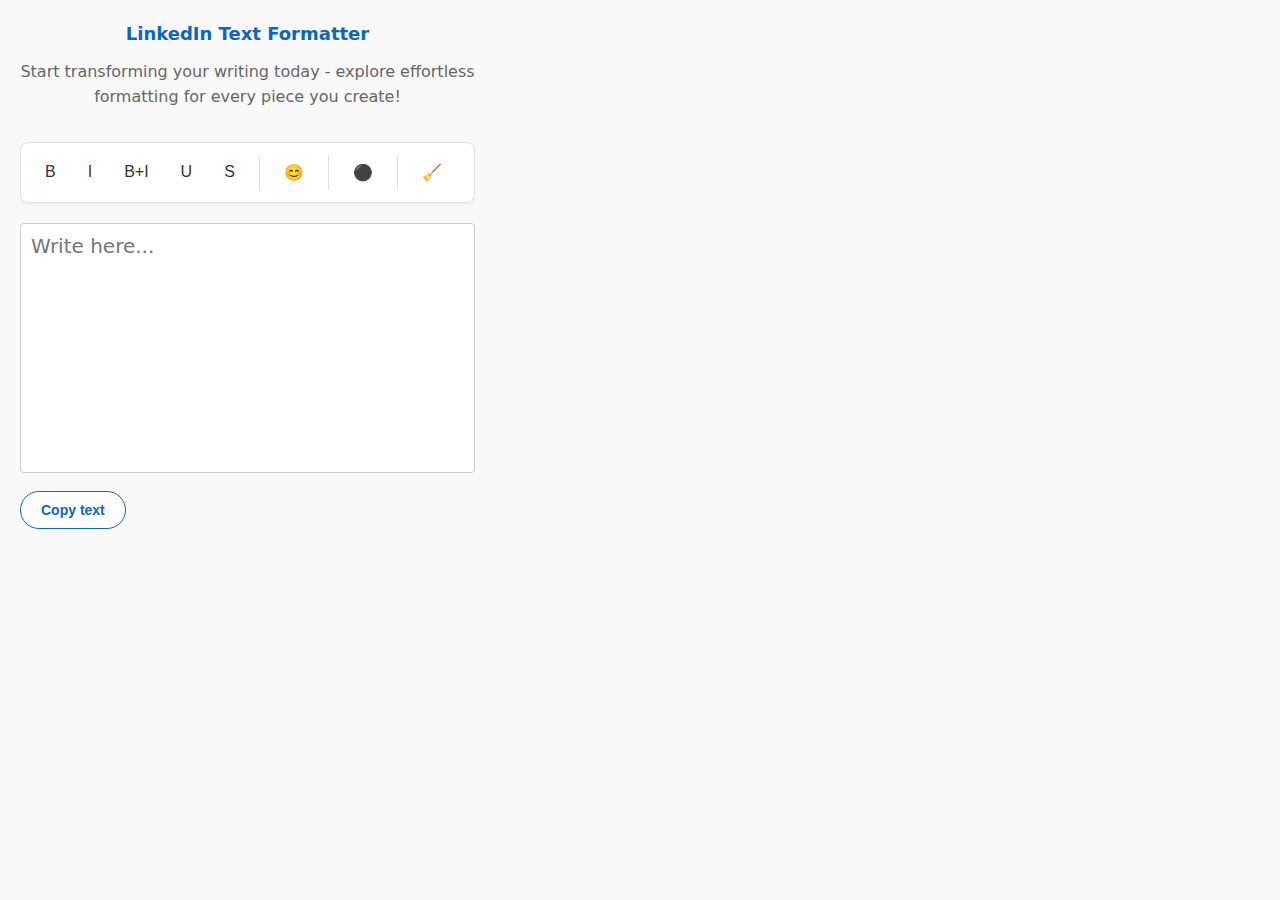
==== index.html @ b1dd177b "Correction in file name" ====
<!DOCTYPE html>
<html lang="en">

<head>
  <meta charset="UTF-8">
  <meta name="viewport" content="width=device-width, initial-scale=1.0">
  <title>LinkedIn Text Formatter</title>
  <link rel="stylesheet" href="main.css">
</head>

<body>
  <div class="container">
    <h1 class="title">LinkedIn Text Formatter</h1>
    <p class="subtitle">Start transforming your writing today - explore effortless formatting for every piece you
      create!</p>
    <div class="toolbar">
      <button class="btn" id="btn-bold" title="Bold">B</button>
      <button class="btn" id="btn-italic" title="Italic">I</button>
      <button class="btn" id="btn-bold-italic" title="Bold+Italic">B+I</button>
      <button class="btn" id="btn-underline" title="Underline">U</button>
      <button class="btn" id="btn-strikethrough" title="Strikethrough">S</button>
      <div class="divider"></div>
      <button class="btn" id="btn-add-emoji" title="Add emoji">😊</button>
      <div class="divider"></div>
      <button class="btn" id="btn-bullet-point" title="Bullet Point">⚫</button>
      <div class="divider"></div>
      <button class="btn" id="btn-clear" title="Clear">🧹</button>
    </div>
    <textarea id="editor" class="editor" placeholder="Write here..."></textarea>
    <button class="action-btn" id="btn-copy">Copy text</button>
  </div>

  <div id="emoji-picker" class="emoji-picker"></div>
  <script src="main.js"></script>
</body>

</html>
---- main.css ----
:root {
    --primary-color: #0a66c2;
    --secondary-color: #004182;
    --background-color: #f9f9f9;
    --border-color: #e0e0e0;
    --text-color: #333;
    --hover-color: #f3f2ef;
}

* {
    box-sizing: border-box;
    margin: 0;
    padding: 0;
}

body {
    font-family: system-ui, -apple-system, BlinkMacSystemFont, 'Segoe UI', Roboto, sans-serif;
    line-height: 1.6;
    padding: 20px;
    background-color: var(--background-color);
    color: var(--text-color);
}

.container {
    width: 455px;
    max-width: 100%;
    height: auto;
    max-height: 100%;
    overflow-y: hidden;
}

.title {
    text-align: center;
    color: var(--primary-color);
    font-size: 18px;
    margin-bottom: 10px;
}

.subtitle {
    text-align: center;
    color: #666;
    margin-bottom: 32px;
    font-size: 16px;
}

.editor {
    width: 100%;
    height: 250px;
    border: 1px solid #ccc;
    border-radius: 4px;
    padding: 10px;
    margin-bottom: 10px;
    font-family: inherit;
    font-size: inherit;
}

.toolbar {
    display: flex;
    gap: 8px;
    padding: 12px;
    background: #fff;
    border: 1px solid var(--border-color);
    border-radius: 8px;
    margin-bottom: 20px;
    flex-wrap: wrap;
    box-shadow: 0 2px 4px rgba(0, 0, 0, 0.05);
}

.divider {
    width: 1px;
    background-color: var(--border-color);
    margin: 0 4px;
    align-self: stretch;
}

.btn {
    background: transparent;
    border: none;
    padding: 8px 12px;
    cursor: pointer;
    border-radius: 6px;
    color: var(--text-color);
    font-size: 16px;
    transition: all 0.2s ease;
}

.btn:hover {
    background-color: var(--hover-color);
    color: var(--primary-color);
}

.editor:focus {
    outline: none;
    border-color: var(--primary-color);
    box-shadow: 0 0 0 3px rgba(10, 102, 194, 0.1);
}

.preview {
    padding: 16px;
    border: 2px solid var(--border-color);
    border-radius: 8px;
    margin-top: 20px;
    min-height: 100px;
    white-space: pre-wrap;
    background: #fff;
}

.preview-title {
    font-weight: 600;
    margin-bottom: 12px;
    color: var(--text-color);
}

.action-btn {
    padding: 10px 20px;
    border-radius: 24px;
    cursor: pointer;
    font-weight: 600;
    font-size: 14px;
    border: 1px solid var(--primary-color);
    background: white;
    color: var(--primary-color);
    transition: all 0.2s ease;
}

.action-btn:hover {
    background-color: rgba(10, 102, 194, 0.1);
    transform: translateY(-1px);
}

.emoji-picker {
    position: fixed;
    top: 50%;
    left: 50%;
    transform: translate(-50%, -50%);
    background: white;
    border: 1px solid var(--border-color);
    border-radius: 12px;
    padding: 16px;
    display: none;
    grid-template-columns: repeat(8, 1fr);
    gap: 8px;
    max-width: 500px;
    max-height: 400px;
    overflow-y: auto;
    box-shadow: 0 4px 20px rgba(0, 0, 0, 0.15);
    z-index: 1000;
}

.emoji-btn {
    padding: 8px;
    cursor: pointer;
    border: none;
    background: none;
    font-size: 20px;
    border-radius: 4px;
    transition: all 0.2s ease;
}

.emoji-btn:hover {
    background: var(--hover-color);
    transform: scale(1.1);
}

textarea {
    resize: none;
    font-size: 15pt !important;
}

@media (max-width: 768px) {
    .container {
        padding: 20px;
    }

    .toolbar {
        padding: 8px;
    }

    .btn {
        padding: 6px 10px;
    }
}
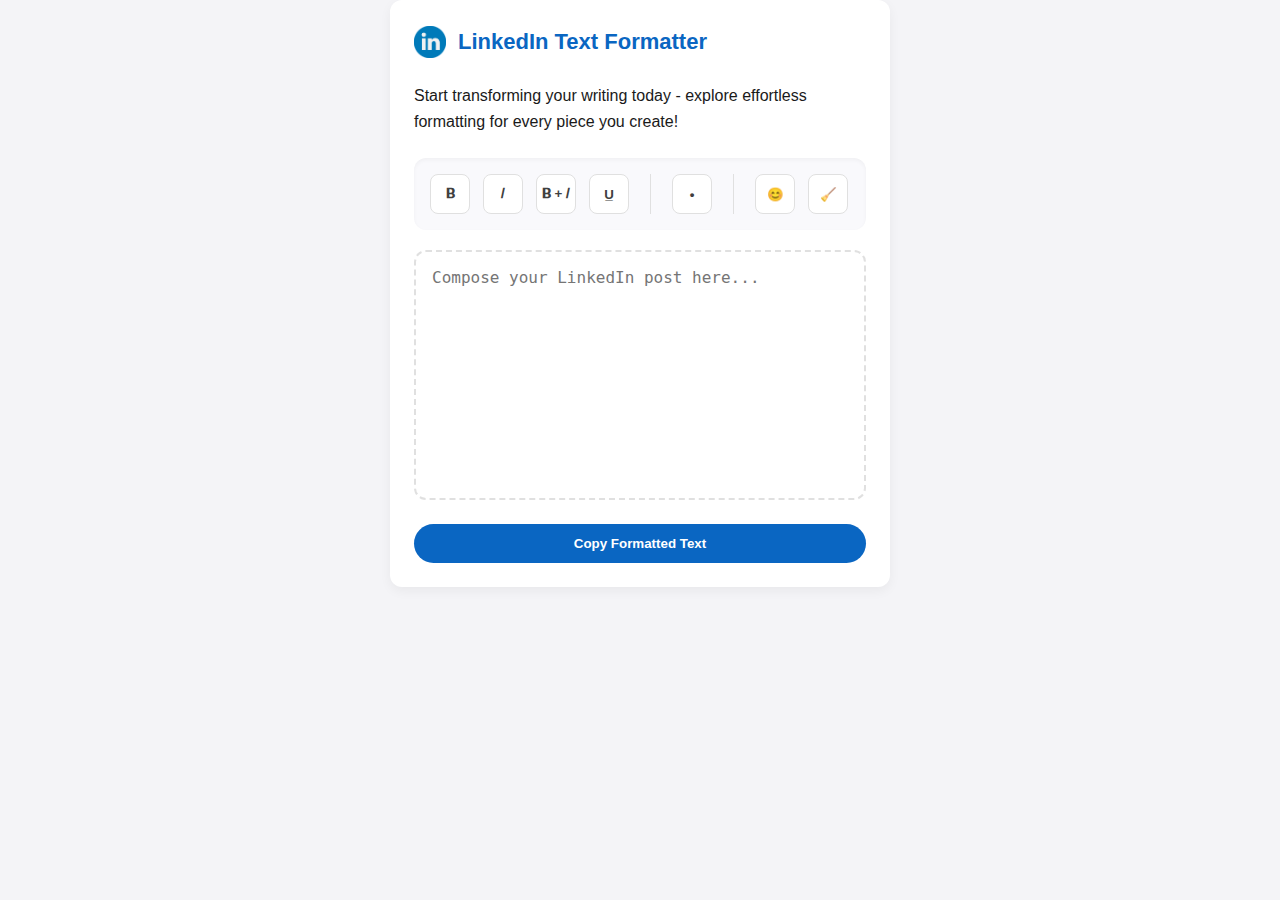
==== commit 3b2399b3: "Correction in UI" ====
--- a/index.html
+++ b/index.html
@@ -10,27 +10,47 @@
 
 <body>
   <div class="container">
-    <h1 class="title">LinkedIn Text Formatter</h1>
-    <p class="subtitle">Start transforming your writing today - explore effortless formatting for every piece you
-      create!</p>
+    <div class="header">
+      <h1 class="title">
+        <img src="icons/linkedin-icon.png" alt="LinkedIn">
+        LinkedIn Text Formatter
+      </h1>
+
+    </div>
+    <div class="subtitle">
+      <p>Start transforming your writing today - explore effortless formatting for every piece you
+        create!</p>
+
+    </div>
+
     <div class="toolbar">
-      <button class="btn" id="btn-bold" title="Bold">B</button>
-      <button class="btn" id="btn-italic" title="Italic">I</button>
-      <button class="btn" id="btn-bold-italic" title="Bold+Italic">B+I</button>
-      <button class="btn" id="btn-underline" title="Underline">U</button>
-      <button class="btn" id="btn-strikethrough" title="Strikethrough">S</button>
+      <div class="btn-group">
+        <button class="btn" id="btn-bold" title="Bold">𝐁</button>
+        <button class="btn" id="btn-italic" title="Italic">𝐼</button>
+        <button class="btn" id="btn-bold-italic" title="Bold and Italic">𝐁 + 𝐼</button>
+        <button class="btn" id="btn-underline" title="Underline">U̲</button>
+      </div>
       <div class="divider"></div>
-      <button class="btn" id="btn-add-emoji" title="Add emoji">😊</button>
+
+      <div class="btn-group">
+        <button class="btn" id="btn-bullet-point" title="Bullet Point">•</button>
+        <!-- <button class="btn" id="btn-ordered-list" title="Ordered List">①</button> -->
+      </div>
       <div class="divider"></div>
-      <button class="btn" id="btn-bullet-point" title="Bullet Point">⚫</button>
-      <div class="divider"></div>
-      <button class="btn" id="btn-clear" title="Clear">🧹</button>
+
+      <div class="btn-group">
+        <button class="btn" id="btn-add-emoji" title="Add Emoji">😊</button>
+        <button class="btn" id="btn-clear" title="Clear">🧹</button>
+      </div>
     </div>
-    <textarea id="editor" class="editor" placeholder="Write here..."></textarea>
-    <button class="action-btn" id="btn-copy">Copy text</button>
+
+    <textarea id="editor" class="editor" placeholder="Compose your LinkedIn post here..."></textarea>
+
+    <button class="action-btn" id="btn-copy">Copy Formatted Text</button>
   </div>
 
   <div id="emoji-picker" class="emoji-picker"></div>
+
   <script src="main.js"></script>
 </body>
 
--- a/main.css
+++ b/main.css
@@ -1,182 +1,172 @@
 :root {
-    --primary-color: #0a66c2;
-    --secondary-color: #004182;
-    --background-color: #f9f9f9;
-    --border-color: #e0e0e0;
-    --text-color: #333;
-    --hover-color: #f3f2ef;
+  --linkedin-blue: #0a66c2;
+  --linkedin-blue-light: #2d9cdb;
+  --background-light: #f4f4f7;
+  --text-primary: #1a1a1a;
+  --text-secondary: #404040;
+  --border-color: #e0e0e0;
+  --shadow-subtle: 0 4px 12px rgba(0, 0, 0, 0.05);
+  --shadow-hover: 0 6px 16px rgba(0, 0, 0, 0.1);
+  --radius-medium: 12px;
+  --transition-smooth: all 0.3s cubic-bezier(0.25, 0.1, 0.25, 1);
 }
 
 * {
-    box-sizing: border-box;
-    margin: 0;
-    padding: 0;
+  box-sizing: border-box;
+  margin: 0;
+  padding: 0;
 }
 
 body {
-    font-family: system-ui, -apple-system, BlinkMacSystemFont, 'Segoe UI', Roboto, sans-serif;
-    line-height: 1.6;
-    padding: 20px;
-    background-color: var(--background-color);
-    color: var(--text-color);
+  font-family: -apple-system, BlinkMacSystemFont, "Segoe UI", Roboto,
+    "Helvetica Neue", Arial, sans-serif;
+  background-color: var(--background-light);
+  color: var(--text-primary);
+  line-height: 1.6;
 }
 
 .container {
-    width: 455px;
-    max-width: 100%;
-    height: auto;
-    max-height: 100%;
-    overflow-y: hidden;
+  width: 500px;
+  margin: auto;
+  background-color: white;
+  border-radius: var(--radius-medium);
+  box-shadow: var(--shadow-subtle);
+  overflow: hidden;
+  padding: 24px;
+}
+
+.header {
+  display: flex;
+  align-items: center;
+  justify-content: space-between;
+  margin-bottom: 24px;
+}
+
+.subtitle {
+  margin-bottom: 24px;
 }
 
 .title {
-    text-align: center;
-    color: var(--primary-color);
-    font-size: 18px;
-    margin-bottom: 10px;
+  font-size: 22px;
+  font-weight: 700;
+  color: var(--linkedin-blue);
+  display: flex;
+  align-items: center;
 }
 
-.subtitle {
-    text-align: center;
-    color: #666;
-    margin-bottom: 32px;
-    font-size: 16px;
+.title img {
+  width: 32px;
+  height: 32px;
+  margin-right: 12px;
+}
+
+.toolbar {
+  display: flex;
+  flex-wrap: wrap;
+  gap: 17px;
+  background-color: #f9f9fc;
+  padding: 16px;
+  border-radius: var(--radius-medium);
+  margin-bottom: 20px;
+  box-shadow: inset 0 2px 4px rgba(0, 0, 0, 0.04);
+}
+
+.btn {
+  width: 40px;
+  height: 40px;
+  background-color: white;
+  border: 1px solid var(--border-color);
+  border-radius: 8px;
+  display: flex;
+  align-items: center;
+  justify-content: center;
+  cursor: pointer;
+  transition: var(--transition-smooth);
+  color: var(--text-secondary);
+  font-weight: bold;
+}
+
+.btn:hover {
+  background-color: var(--linkedin-blue-light);
+  color: white;
+  transform: translateY(-3px);
+  box-shadow: var(--shadow-hover);
+}
+
+.btn-group {
+  display: flex;
+  gap: 13px;
 }
 
 .editor {
-    width: 100%;
-    height: 250px;
-    border: 1px solid #ccc;
-    border-radius: 4px;
-    padding: 10px;
-    margin-bottom: 10px;
-    font-family: inherit;
-    font-size: inherit;
+  width: 100%;
+  min-height: 250px;
+  border: 2px dashed var(--border-color);
+  border-radius: var(--radius-medium);
+  padding: 16px;
+  margin-bottom: 16px;
+  font-size: 16px;
+  transition: var(--transition-smooth);
 }
 
-.toolbar {
-    display: flex;
-    gap: 8px;
-    padding: 12px;
-    background: #fff;
-    border: 1px solid var(--border-color);
-    border-radius: 8px;
-    margin-bottom: 20px;
-    flex-wrap: wrap;
-    box-shadow: 0 2px 4px rgba(0, 0, 0, 0.05);
+.editor:focus {
+  border-color: var(--linkedin-blue);
+  outline: none;
+  box-shadow: 0 0 0 3px rgba(10, 102, 194, 0.1);
+}
+
+.action-btn {
+  width: 100%;
+  padding: 12px;
+  background-color: var(--linkedin-blue);
+  color: white;
+  border: none;
+  border-radius: 24px;
+  font-weight: 600;
+  transition: var(--transition-smooth);
+}
+
+.action-btn:hover {
+  background-color: var(--linkedin-blue-light);
+  transform: translateY(-2px);
+  box-shadow: var(--shadow-hover);
 }
 
 .divider {
-    width: 1px;
-    background-color: var(--border-color);
-    margin: 0 4px;
-    align-self: stretch;
-}
-
-.btn {
-    background: transparent;
-    border: none;
-    padding: 8px 12px;
-    cursor: pointer;
-    border-radius: 6px;
-    color: var(--text-color);
-    font-size: 16px;
-    transition: all 0.2s ease;
-}
-
-.btn:hover {
-    background-color: var(--hover-color);
-    color: var(--primary-color);
-}
-
-.editor:focus {
-    outline: none;
-    border-color: var(--primary-color);
-    box-shadow: 0 0 0 3px rgba(10, 102, 194, 0.1);
-}
-
-.preview {
-    padding: 16px;
-    border: 2px solid var(--border-color);
-    border-radius: 8px;
-    margin-top: 20px;
-    min-height: 100px;
-    white-space: pre-wrap;
-    background: #fff;
-}
-
-.preview-title {
-    font-weight: 600;
-    margin-bottom: 12px;
-    color: var(--text-color);
-}
-
-.action-btn {
-    padding: 10px 20px;
-    border-radius: 24px;
-    cursor: pointer;
-    font-weight: 600;
-    font-size: 14px;
-    border: 1px solid var(--primary-color);
-    background: white;
-    color: var(--primary-color);
-    transition: all 0.2s ease;
-}
-
-.action-btn:hover {
-    background-color: rgba(10, 102, 194, 0.1);
-    transform: translateY(-1px);
+  width: 1px;
+  background-color: var(--border-color);
+  margin: 0 4px;
+  align-self: stretch;
 }
 
 .emoji-picker {
-    position: fixed;
-    top: 50%;
-    left: 50%;
-    transform: translate(-50%, -50%);
-    background: white;
-    border: 1px solid var(--border-color);
-    border-radius: 12px;
-    padding: 16px;
-    display: none;
-    grid-template-columns: repeat(8, 1fr);
-    gap: 8px;
-    max-width: 500px;
-    max-height: 400px;
-    overflow-y: auto;
-    box-shadow: 0 4px 20px rgba(0, 0, 0, 0.15);
-    z-index: 1000;
+  display: none;
+  position: fixed;
+  top: 50%;
+  left: 50%;
+  transform: translate(-50%, -50%);
+  grid-template-columns: repeat(8, 1fr);
+  gap: 8px;
+  max-height: 300px;
+  overflow-y: auto;
+  background-color: white;
+  padding: 16px;
+  border-radius: var(--radius-medium);
+  box-shadow: var(--shadow-subtle);
 }
 
 .emoji-btn {
-    padding: 8px;
-    cursor: pointer;
-    border: none;
-    background: none;
-    font-size: 20px;
-    border-radius: 4px;
-    transition: all 0.2s ease;
+  background: none;
+  border: none;
+  font-size: 24px;
+  cursor: pointer;
+  transition: transform 0.2s;
 }
 
 .emoji-btn:hover {
-    background: var(--hover-color);
-    transform: scale(1.1);
+  transform: scale(1.2);
 }
 
 textarea {
-    resize: none;
-    font-size: 15pt !important;
+  resize: none;
 }
-
-@media (max-width: 768px) {
-    .container {
-        padding: 20px;
-    }
-
-    .toolbar {
-        padding: 8px;
-    }
-
-    .btn {
-        padding: 6px 10px;
-    }
-}
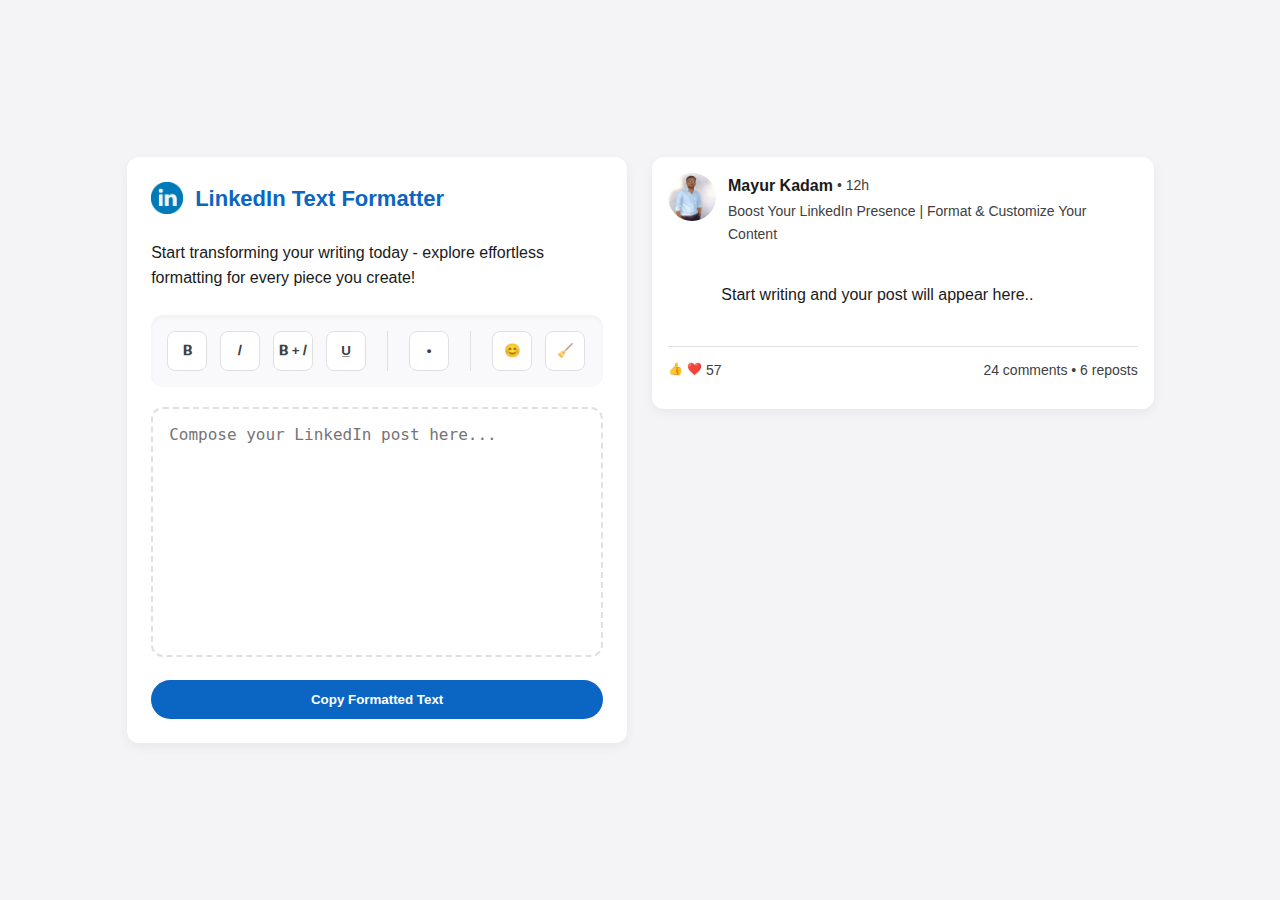
==== commit b4029489: "Working live preview" ====
--- a/index.html
+++ b/index.html
@@ -1,57 +1,112 @@
 <!DOCTYPE html>
 <html lang="en">
+  <head>
+    <meta charset="UTF-8" />
+    <meta name="viewport" content="width=device-width, initial-scale=1.0" />
+    <title>LinkedIn Text Formatter</title>
+    <link rel="stylesheet" href="main.css" />
+  </head>
 
-<head>
-  <meta charset="UTF-8">
-  <meta name="viewport" content="width=device-width, initial-scale=1.0">
-  <title>LinkedIn Text Formatter</title>
-  <link rel="stylesheet" href="main.css">
-</head>
+  <body>
+    <div class="app-container">
+      <!-- Editor Section -->
+      <div class="editor-section">
+        <div class="container">
+          <div class="header">
+            <h1 class="title">
+              <img src="icons/linkedin-icon.png" alt="LinkedIn" />
+              LinkedIn Text Formatter
+            </h1>
+          </div>
+          <div class="subtitle">
+            <p>
+              Start transforming your writing today - explore effortless
+              formatting for every piece you create!
+            </p>
+          </div>
 
-<body>
-  <div class="container">
-    <div class="header">
-      <h1 class="title">
-        <img src="icons/linkedin-icon.png" alt="LinkedIn">
-        LinkedIn Text Formatter
-      </h1>
+          <div class="toolbar">
+            <div class="btn-group">
+              <button class="btn" id="btn-bold" title="Bold">𝐁</button>
+              <button class="btn" id="btn-italic" title="Italic">𝐼</button>
+              <button class="btn" id="btn-bold-italic" title="Bold and Italic">
+                𝐁 + 𝐼
+              </button>
+              <button class="btn" id="btn-underline" title="Underline">
+                U̲
+              </button>
+            </div>
+            <div class="divider"></div>
 
-    </div>
-    <div class="subtitle">
-      <p>Start transforming your writing today - explore effortless formatting for every piece you
-        create!</p>
+            <div class="btn-group">
+              <button class="btn" id="btn-bullet-point" title="Bullet Point">
+                •
+              </button>
+            </div>
+            <div class="divider"></div>
 
-    </div>
+            <div class="btn-group">
+              <button class="btn" id="btn-add-emoji" title="Add Emoji">
+                😊
+              </button>
+              <button class="btn" id="btn-clear" title="Clear">🧹</button>
+            </div>
+          </div>
 
-    <div class="toolbar">
-      <div class="btn-group">
-        <button class="btn" id="btn-bold" title="Bold">𝐁</button>
-        <button class="btn" id="btn-italic" title="Italic">𝐼</button>
-        <button class="btn" id="btn-bold-italic" title="Bold and Italic">𝐁 + 𝐼</button>
-        <button class="btn" id="btn-underline" title="Underline">U̲</button>
+          <textarea
+            id="editor"
+            class="editor"
+            placeholder="Compose your LinkedIn post here..."
+          ></textarea>
+
+          <button class="action-btn" id="btn-copy">Copy Formatted Text</button>
+        </div>
       </div>
-      <div class="divider"></div>
 
-      <div class="btn-group">
-        <button class="btn" id="btn-bullet-point" title="Bullet Point">•</button>
-        <!-- <button class="btn" id="btn-ordered-list" title="Ordered List">①</button> -->
-      </div>
-      <div class="divider"></div>
-
-      <div class="btn-group">
-        <button class="btn" id="btn-add-emoji" title="Add Emoji">😊</button>
-        <button class="btn" id="btn-clear" title="Clear">🧹</button>
+      <!-- Preview Section -->
+      <div class="preview-section">
+        <div class="linkedin-post-preview">
+          <div class="post-header">
+            <div class="profile-pic">
+              <img src="icons/profile-icon.jpg" alt="Profile Picture" />
+            </div>
+            <div class="profile-info">
+              <div class="profile-meta">
+                <span class="profile-name">Mayur Kadam</span>
+                <span class="post-time">• 12h</span>
+              </div>
+              <div class="profile-title">
+                Boost Your LinkedIn Presence | Format & Customize Your Content
+              </div>
+            </div>
+          </div>
+          <div class="post-content" id="preview-content">
+            Start writing and your post will appear here..
+          </div>
+          <!-- <div class="post-details">
+            You can add images, links,
+            <span class="hashtag">#hashtags</span> and emojis 😊
+          </div> -->
+          <div class="post-footer">
+            <div class="engagement-stats">
+              <div class="reactions">
+                <span class="reaction">👍</span>
+                <span class="reaction">❤️</span>
+                <span>57</span>
+              </div>
+              <div class="comments-reposts">
+                <span>24 comments</span>
+                <span>• 6 reposts</span>
+              </div>
+            </div>
+           
+          </div>
+        </div>
       </div>
     </div>
 
-    <textarea id="editor" class="editor" placeholder="Compose your LinkedIn post here..."></textarea>
+    <div id="emoji-picker" class="emoji-picker"></div>
 
-    <button class="action-btn" id="btn-copy">Copy Formatted Text</button>
-  </div>
-
-  <div id="emoji-picker" class="emoji-picker"></div>
-
-  <script src="main.js"></script>
-</body>
-
-</html>+    <script src="main.js"></script>
+  </body>
+</html>
--- a/main.css
+++ b/main.css
@@ -18,8 +18,12 @@
 }
 
 body {
-  font-family: -apple-system, BlinkMacSystemFont, "Segoe UI", Roboto,
-    "Helvetica Neue", Arial, sans-serif;
+  width: 100%;
+  height: 100vh;
+  display: flex;
+  justify-content: center;
+  align-items: center;
+  font-family: sans-serif;
   background-color: var(--background-light);
   color: var(--text-primary);
   line-height: 1.6;
@@ -170,3 +174,133 @@
 textarea {
   resize: none;
 }
+
+/* Add at the end of your existing CSS */
+
+.app-container {
+  display: flex;
+  gap: 24px;
+  max-width: 1200px;
+  margin: 0 auto;
+  padding: 24px;
+}
+
+.editor-section {
+  flex: 1;
+  min-width: 500px;
+}
+
+.preview-section {
+  flex: 1;
+  position: sticky;
+  top: 24px;
+}
+
+.linkedin-post-preview {
+  background: white;
+  border-radius: var(--radius-medium);
+  box-shadow: var(--shadow-subtle);
+  padding: 16px;
+}
+
+.post-header {
+  display: flex;
+  gap: 12px;
+  margin-bottom: 12px;
+}
+
+.profile-pic {
+  width: 48px;
+  height: 48px;
+  border-radius: 50%;
+  overflow: hidden;
+}
+
+.profile-pic img {
+  width: 100%;
+  height: 100%;
+  object-fit: cover;
+}
+
+.profile-info {
+  flex: 1;
+}
+
+.profile-meta {
+  display: flex;
+  align-items: center;
+  gap: 4px;
+}
+
+.profile-name {
+  font-weight: 600;
+  color: var(--text-primary);
+}
+
+.post-time {
+  color: var(--text-secondary);
+  font-size: 14px;
+}
+
+.profile-title {
+  color: var(--text-secondary);
+  font-size: 14px;
+  margin-top: 2px;
+}
+
+.post-content {
+  color: var(--text-primary);
+  margin: 12px 0;
+  white-space: pre-wrap;
+  word-wrap: break-word;
+}
+
+/* .post-details {
+  color: var(--text-secondary);
+  font-size: 14px;
+  margin-bottom: 12px;
+} */
+
+.hashtag {
+  color: var(--linkedin-blue);
+}
+
+.post-footer {
+  border-top: 1px solid var(--border-color);
+  padding-top: 12px;
+}
+
+.engagement-stats {
+  display: flex;
+  justify-content: space-between;
+  color: var(--text-secondary);
+  font-size: 14px;
+  margin-bottom: 12px;
+}
+
+.reactions {
+  display: flex;
+  align-items: center;
+  gap: 4px;
+}
+
+.reaction {
+  font-size: 12px;
+}
+
+.post-action {
+  display: flex;
+  align-items: center;
+  gap: 8px;
+  padding: 8px 16px;
+  border: none;
+  background: none;
+  border-radius: 4px;
+  color: var(--text-secondary);
+  cursor: pointer;
+  transition: var(--transition-smooth);
+}
+
+.post-action:hover {
+  background-color: var(--background-light);
+}
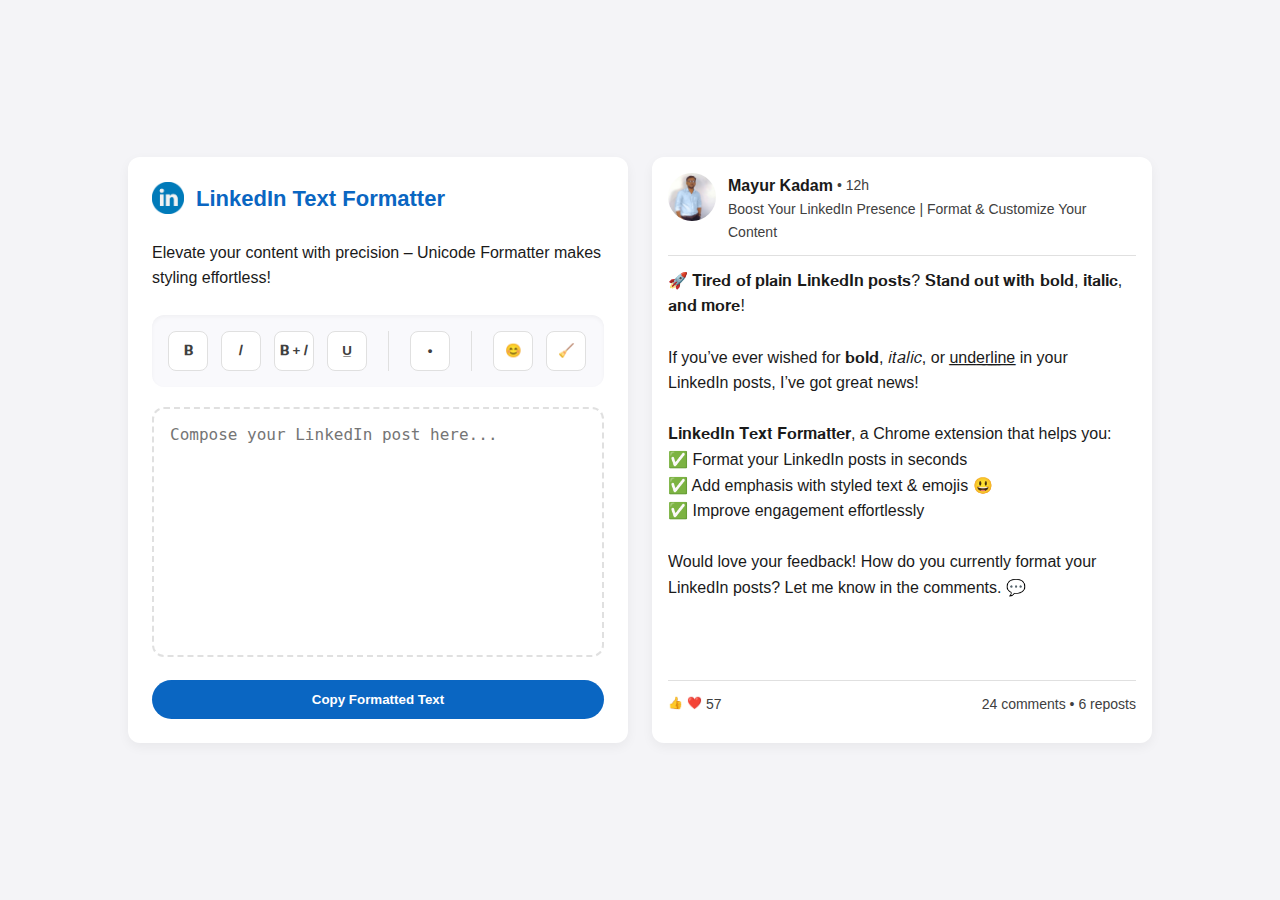
==== commit 888643ce: "Correction in css & digit unicoder format fix" ====
--- a/index.html
+++ b/index.html
@@ -20,8 +20,7 @@
           </div>
           <div class="subtitle">
             <p>
-              Start transforming your writing today - explore effortless
-              formatting for every piece you create!
+              Elevate your content with precision – Unicode Formatter makes styling effortless!
             </p>
           </div>
 
--- a/main.css
+++ b/main.css
@@ -27,6 +27,7 @@
   background-color: var(--background-light);
   color: var(--text-primary);
   line-height: 1.6;
+  font-size: unset;
 }
 
 .container {
@@ -147,7 +148,7 @@
   display: none;
   position: fixed;
   top: 50%;
-  left: 50%;
+  left: 27%;
   transform: translate(-50%, -50%);
   grid-template-columns: repeat(8, 1fr);
   gap: 8px;
@@ -187,26 +188,30 @@
 
 .editor-section {
   flex: 1;
-  min-width: 500px;
+  width: 500px;
 }
 
 .preview-section {
   flex: 1;
-  position: sticky;
-  top: 24px;
-}
-
+  width: 500px;
+}
+
+/* Add this to ensure preview height is consistent */
 .linkedin-post-preview {
   background: white;
   border-radius: var(--radius-medium);
   box-shadow: var(--shadow-subtle);
   padding: 16px;
+  height: fit-content;
+  /* Ensures container fits content */
 }
 
 .post-header {
   display: flex;
   gap: 12px;
   margin-bottom: 12px;
+  border-bottom: 1px solid var(--border-color);
+  padding-bottom: 12px;
 }
 
 .profile-pic {
@@ -245,14 +250,39 @@
 .profile-title {
   color: var(--text-secondary);
   font-size: 14px;
-  margin-top: 2px;
-}
-
+}
+
+/* Update the post-content class in your main.css */
 .post-content {
   color: var(--text-primary);
   margin: 12px 0;
   white-space: pre-wrap;
   word-wrap: break-word;
+  min-height: 400px;
+  height: 400px;
+  overflow-y: auto;
+  /* Enable vertical scrolling */
+  padding-right: 8px;
+  /* Space for scrollbar */
+}
+
+/* Add custom scrollbar styling */
+.post-content::-webkit-scrollbar {
+  width: 6px;
+}
+
+.post-content::-webkit-scrollbar-track {
+  background: #f1f1f1;
+  border-radius: 3px;
+}
+
+.post-content::-webkit-scrollbar-thumb {
+  background: #ccc;
+  border-radius: 3px;
+}
+
+.post-content::-webkit-scrollbar-thumb:hover {
+  background: #aaa;
 }
 
 /* .post-details {
@@ -303,4 +333,4 @@
 
 .post-action:hover {
   background-color: var(--background-light);
-}
+}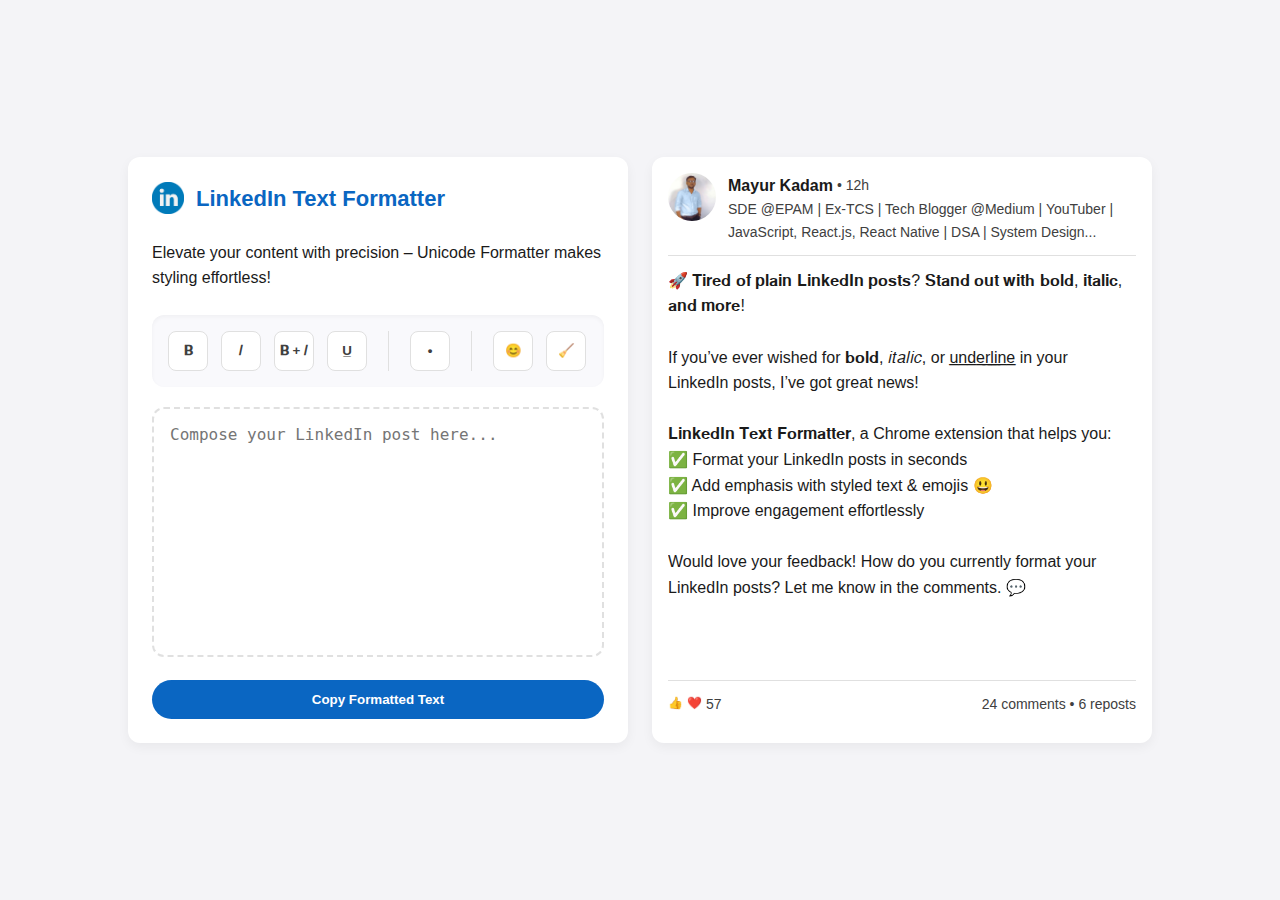
==== commit 8d897274: "Correction in profile tagline" ====
--- a/index.html
+++ b/index.html
@@ -69,13 +69,13 @@
             <div class="profile-pic">
               <img src="icons/profile-icon.jpg" alt="Profile Picture" />
             </div>
-            <div class="profile-info">
+            <div class="profile-info" id="profile-details">
               <div class="profile-meta">
                 <span class="profile-name">Mayur Kadam</span>
                 <span class="post-time">• 12h</span>
               </div>
               <div class="profile-title">
-                Boost Your LinkedIn Presence | Format & Customize Your Content
+                SDE @EPAM | Ex-TCS | Tech Blogger @Medium | YouTuber | JavaScript, React.js, React Native | DSA | System Design...
               </div>
             </div>
           </div>
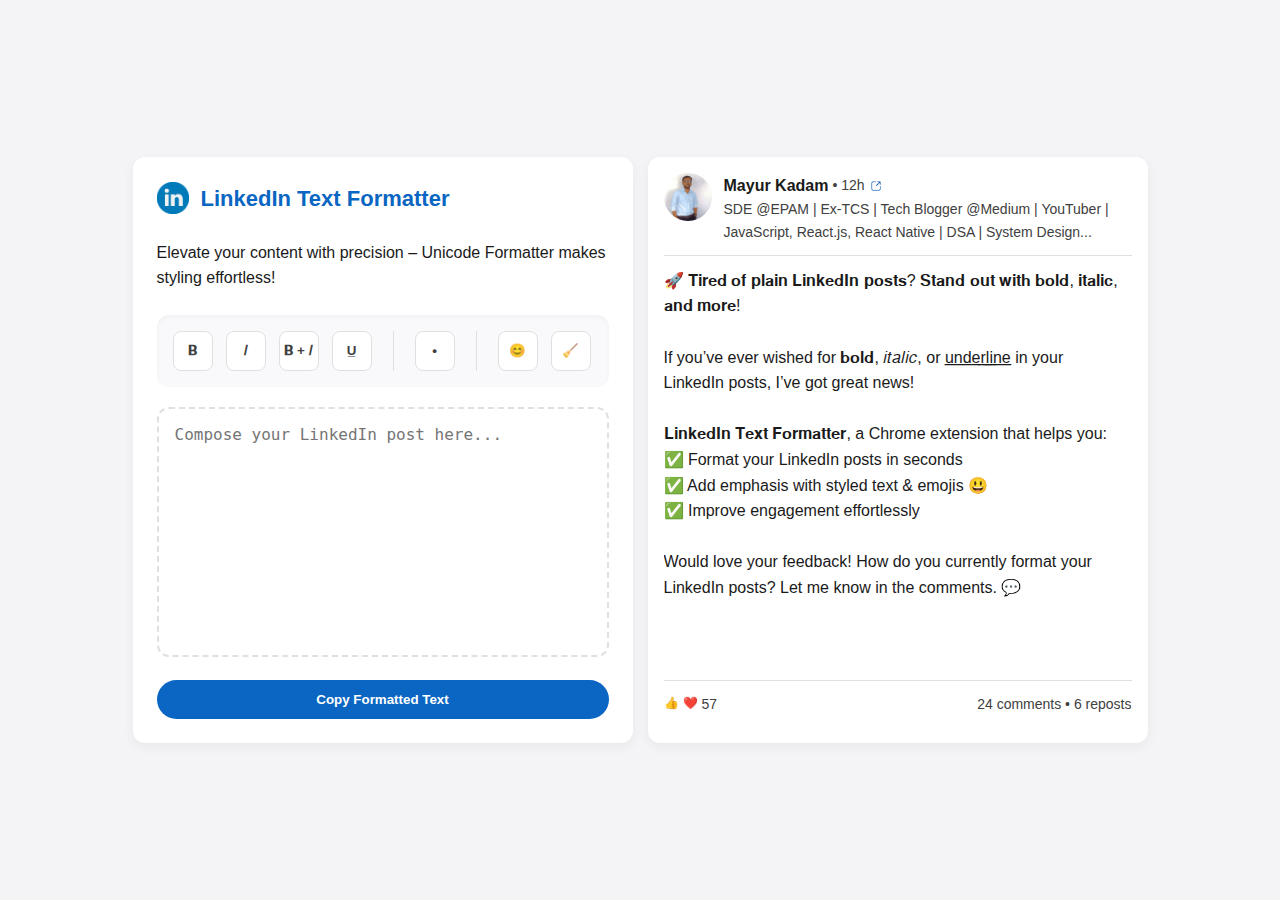
==== commit c4e4ce2a: "Fix for bigger screen" ====
--- a/index.html
+++ b/index.html
@@ -20,7 +20,8 @@
           </div>
           <div class="subtitle">
             <p>
-              Elevate your content with precision – Unicode Formatter makes styling effortless!
+              Elevate your content with precision – Unicode Formatter makes
+              styling effortless!
             </p>
           </div>
 
@@ -69,13 +70,24 @@
             <div class="profile-pic">
               <img src="icons/profile-icon.jpg" alt="Profile Picture" />
             </div>
-            <div class="profile-info" id="profile-details">
+            <div class="profile-info">
               <div class="profile-meta">
                 <span class="profile-name">Mayur Kadam</span>
                 <span class="post-time">• 12h</span>
+                <a
+                  href="https://www.linkedin.com/in/mayurkadampro"
+                  class="profile-redirect"
+                  target="_blank"
+                  ><img
+                    src="icons/redirect.png"
+                    width="10"
+                    height="10"
+                    alt="redirect"
+                /></a>
               </div>
               <div class="profile-title">
-                SDE @EPAM | Ex-TCS | Tech Blogger @Medium | YouTuber | JavaScript, React.js, React Native | DSA | System Design...
+                SDE @EPAM | Ex-TCS | Tech Blogger @Medium | YouTuber |
+                JavaScript, React.js, React Native | DSA | System Design...
               </div>
             </div>
           </div>
@@ -98,7 +110,6 @@
                 <span>• 6 reposts</span>
               </div>
             </div>
-           
           </div>
         </div>
       </div>
--- a/main.css
+++ b/main.css
@@ -180,7 +180,7 @@
 
 .app-container {
   display: flex;
-  gap: 24px;
+  gap: 15px;
   max-width: 1200px;
   margin: 0 auto;
   padding: 24px;
@@ -240,6 +240,10 @@
 .profile-name {
   font-weight: 600;
   color: var(--text-primary);
+}
+
+.profile-redirect {
+  margin-left: 2px;
 }
 
 .post-time {
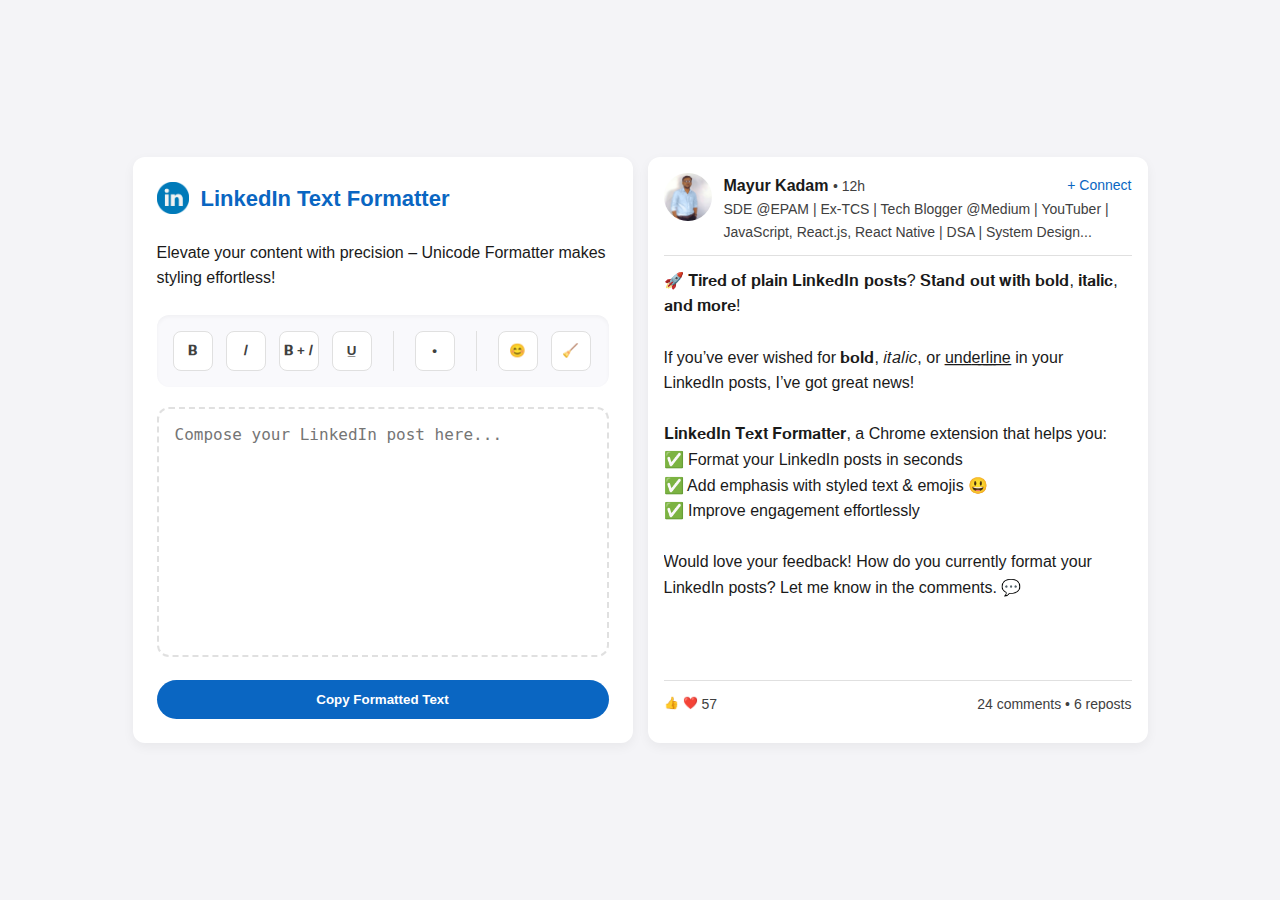
==== commit 6d974b89: "live preview container added connect action" ====
--- a/index.html
+++ b/index.html
@@ -72,18 +72,10 @@
             </div>
             <div class="profile-info">
               <div class="profile-meta">
-                <span class="profile-name">Mayur Kadam</span>
-                <span class="post-time">• 12h</span>
-                <a
-                  href="https://www.linkedin.com/in/mayurkadampro"
-                  class="profile-redirect"
-                  target="_blank"
-                  ><img
-                    src="icons/redirect.png"
-                    width="10"
-                    height="10"
-                    alt="redirect"
-                /></a>
+                <span class="profile-name"
+                  >Mayur Kadam <span class="post-time">• 12h</span></span
+                >
+                <span class="post-connect" id="btn-post-connect">+ Connect</span>
               </div>
               <div class="profile-title">
                 SDE @EPAM | Ex-TCS | Tech Blogger @Medium | YouTuber |
--- a/main.css
+++ b/main.css
@@ -176,6 +176,10 @@
   resize: none;
 }
 
+a {
+  text-decoration: none !important;
+}
+
 /* Add at the end of your existing CSS */
 
 .app-container {
@@ -234,6 +238,7 @@
 .profile-meta {
   display: flex;
   align-items: center;
+  justify-content: space-between;
   gap: 4px;
 }
 
@@ -247,8 +252,15 @@
 }
 
 .post-time {
-  color: var(--text-secondary);
-  font-size: 14px;
+  font-weight: normal;
+  color: var(--text-secondary);
+  font-size: 14px;
+}
+
+.post-connect {
+  color: var(--linkedin-blue);
+  font-size: 14px;
+  cursor:pointer
 }
 
 .profile-title {
